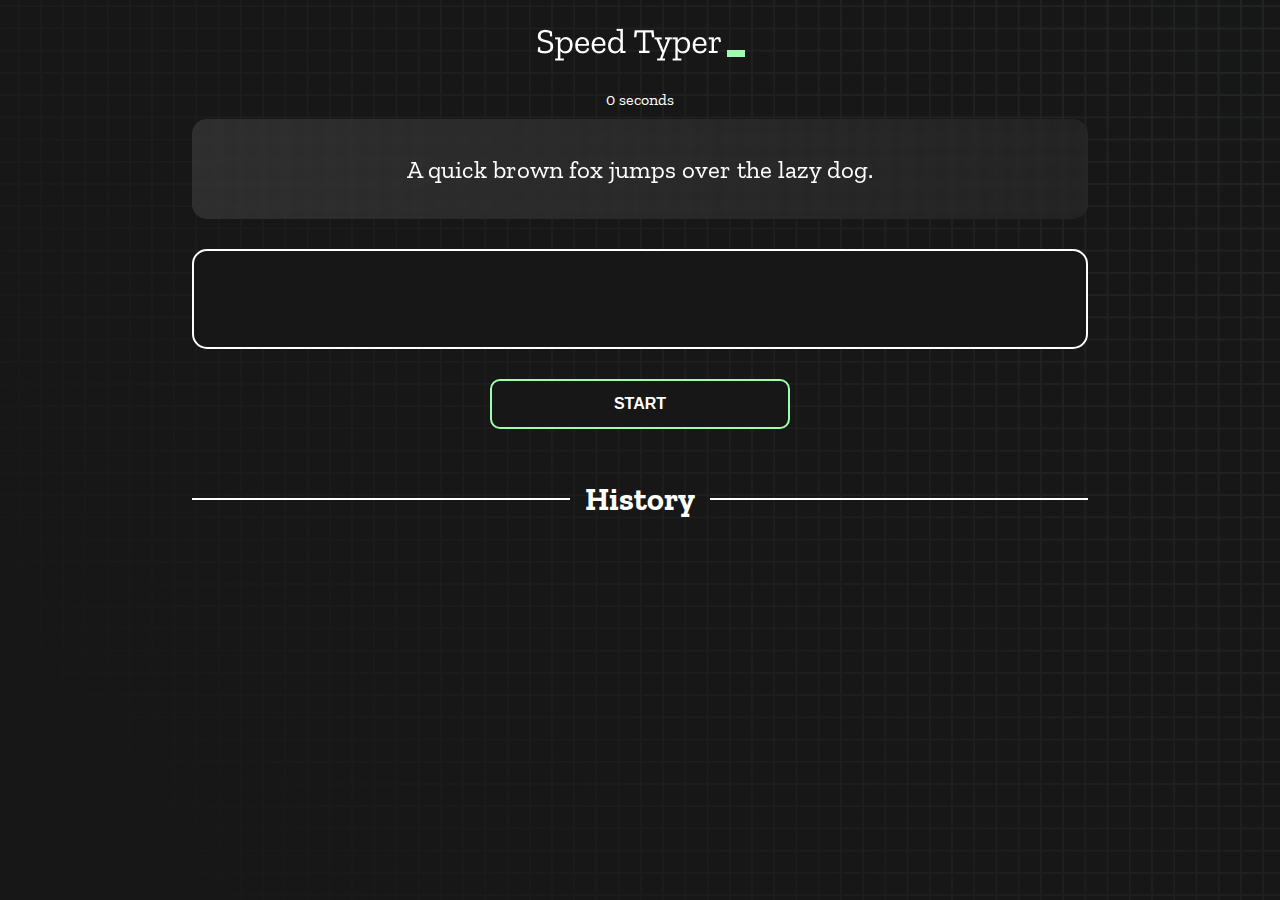
==== index.html @ ff27a9af "Initial commit" ====
<!DOCTYPE html>
<html lang="en">
  <head>
    <meta charset="UTF-8" />
    <meta http-equiv="X-UA-Compatible" content="IE=edge" />
    <meta name="viewport" content="width=device-width, initial-scale=1.0" />
    <title>Speed Monster</title>
    <link rel="stylesheet" href="styles.css" />
    <link rel="preconnect" href="https://fonts.googleapis.com" />
    <link rel="preconnect" href="https://fonts.gstatic.com" crossorigin />
    <link
      href="https://fonts.googleapis.com/css2?family=Zilla+Slab:wght@300;400;500&display=swap"
      rel="stylesheet"
    />
  </head>
  <body>
    <h1 class="title"><img src="./logo.png" /></h1>
    <div id="show-time">0 seconds</div>

    <div class="box-container">
      <div id="question"></div>

      <div id="display" class="inactive"></div>

      <div class="buttons">
        <button id="starts">START</button>
      </div>

      <div class="divider-container">
        <div class="line"></div>
        <h1 class="title2">History</h1>
        <div class="line"></div>
      </div>
      <div id="histories"></div>
    </div>

    <div id="countdown"></div>
    <div id="modal-background" class="hidden"></div>
    <div id="result" class="hidden"></div>

    <script src="./history.js"></script>
    <script src="./script.js"></script>
  </body>
</html>
---- styles.css ----
* {
  padding: 0;
  margin: 0;
  box-sizing: border-box;
}

body {
  background-image: url("./bg.png");
  background-size: cover;
  background-position: left top;
  font-family: "Zilla Slab", serif;
}

.box-container {
  width: 70%;
  margin: 0 auto;
}

#question {
  height: 100px;
  display: flex;
  align-items: center;
  justify-content: center;
  color: white;
  font-size: 25px;
  border-radius: 15px;
  background: rgb(255, 255, 255);
  background: linear-gradient(
    92.49deg,
    rgba(255, 255, 255, 0.1) 0.18%,
    rgba(255, 255, 255, 0.05) 99.85%
  );
  backdrop-filter: blur(5px);
  margin-bottom: 30px;
}

#display {
  height: 100px;
  display: flex;
  flex-wrap: wrap;
  align-items: center;
  padding-left: 5rem;
  color: white;
  font-size: 32px;
  background-color: #171717;
  border: 2px solid #9dffad;
  border-radius: 15px;
}

#countdown {
  position: fixed;
  height: 100vh;
  width: 100vw;
  background-color: rgba(0, 0, 0, 0.8);
  top: 0;
  left: 0;
  display: flex;
  align-items: center;
  justify-content: center;
  font-size: 3rem;
  color: white;
  display: none;
}
#result {
  position: fixed;
  top: 10%; 
  left: 10%;
  transform: translate(-50%, -50%);
  height: 250px;
  width: 400px;
  background-color: #171717;
  border-radius: 15px;
  border: 2px solid #9dffad;
  color: white;
  text-align: center;
  padding: 2rem;
}
#show-time{
  text-align: center;
  color: white;
  margin: 10px 0;
}

.green {
  color: #9dffad;
}
.red {
  color: #eb6565;
}
.bold {
  font-weight: 700;
}
.inactive {
  border: 2px solid white !important;
}
.hidden {
  display: none;
}
.title {
  text-align: center;
  color: white;
  margin: 20px 0;
}

.divider-container {
  height: 80px;
  display: flex;
  justify-content: center;
  align-items: center;
  gap: 15px;
  margin: 0 auto;
}

.line {
  height: 2px;
  background: white;
  width: 100%;
}

.title2 {
  color: white;
  display: block;
}

.buttons {
  display: flex;
  justify-content: center;
  margin: 30px 0;
}
button {
  padding: 10px 20px;
  border: none;
  font-size: 16px;
  font-weight: bold;
  width: 300px;
  height: 50px;
  color: white;
  background-color: #171717;
  border-radius: 10px;
  border: 2px solid #9dffad;
  cursor: pointer;
}

#histories {
  display: flex;
  flex-wrap: wrap;
  justify-content: space-around;
}

.card {
  width: 100%;
  height: 100%;
  padding: 50px;
  display: flex;
  justify-content: space-between;
  align-items: center;
  padding: 20px 30px;
  color: white;
  border-radius: 15px;
  background: rgb(255, 255, 255);
  background: linear-gradient(
    92.49deg,
    rgba(255, 255, 255, 0.1) 0.18%,
    rgba(255, 255, 255, 0.05) 99.85%
  );
  backdrop-filter: blur(5px);
  margin-bottom: 30px;
}

#modal-background {
  background: rgb(255, 255, 255);
  background: linear-gradient(
    92.49deg,
    rgba(255, 255, 255, 0.1) 0.18%,
    rgba(255, 255, 255, 0.05) 99.85%
  );
  backdrop-filter: blur(5px);
  height: 100vh;
  width: 100%;
  position: fixed;
  top: 0;
}

@media only screen and (max-width: 700px) {
  .box-container {
    padding: 0 20px;
    width: 100%;
  }
  .card {
    flex-direction: column;
  }
}
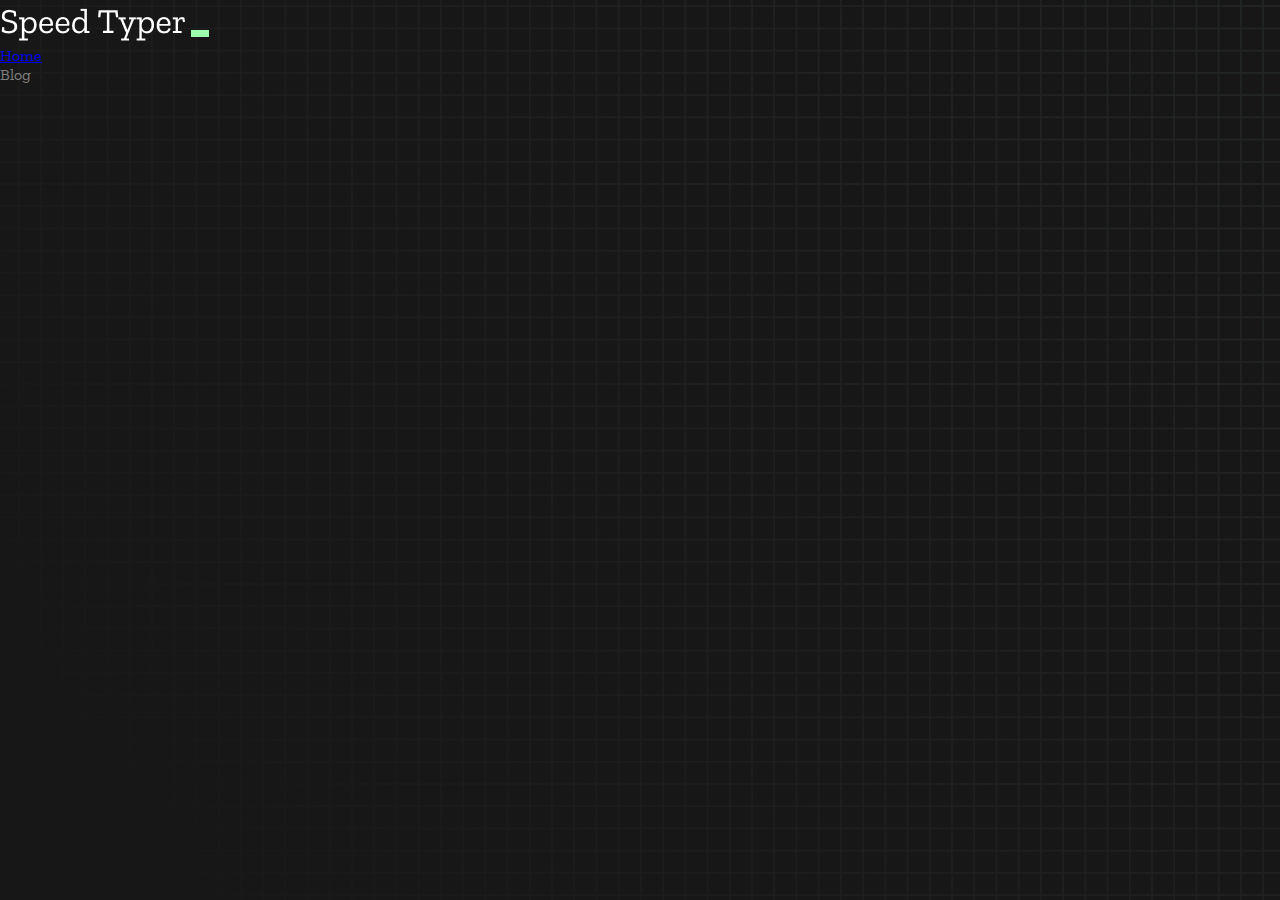
==== commit 45335a2b: "header added" ====
--- a/index.html
+++ b/index.html
@@ -14,30 +14,21 @@
     />
   </head>
   <body>
-    <h1 class="title"><img src="./logo.png" /></h1>
-    <div id="show-time">0 seconds</div>
 
-    <div class="box-container">
-      <div id="question"></div>
+  <!-- HEADER START -->
+  <header id="header">
+    <a href="index.html">
+      <img src="./logo.png" />
+    </a>
 
-      <div id="display" class="inactive"></div>
+    <ul>
+      <li><a href="index.html">Home</a></li>
+      <li><a style="text-decoration: none;  color: gray;" href="blog.html">Blog</a></li>
+    </ul>
+  </header>
+  <!-- HEADER END -->
 
-      <div class="buttons">
-        <button id="starts">START</button>
-      </div>
-
-      <div class="divider-container">
-        <div class="line"></div>
-        <h1 class="title2">History</h1>
-        <div class="line"></div>
-      </div>
-      <div id="histories"></div>
-    </div>
-
-    <div id="countdown"></div>
-    <div id="modal-background" class="hidden"></div>
-    <div id="result" class="hidden"></div>
-
+  
     <script src="./history.js"></script>
     <script src="./script.js"></script>
   </body>
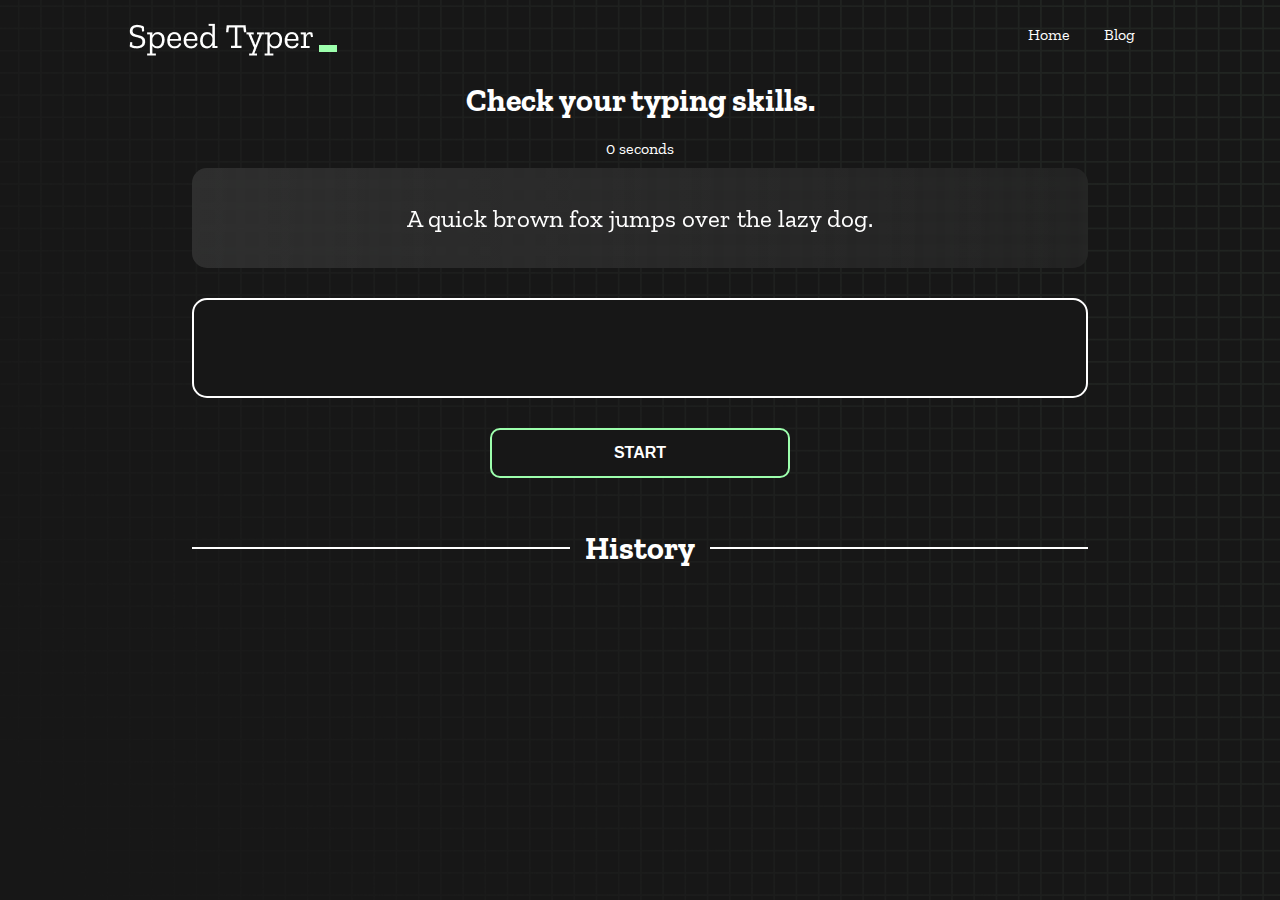
==== commit 524deadb: "header section is added in Blog" ====
--- a/index.html
+++ b/index.html
@@ -4,7 +4,7 @@
     <meta charset="UTF-8" />
     <meta http-equiv="X-UA-Compatible" content="IE=edge" />
     <meta name="viewport" content="width=device-width, initial-scale=1.0" />
-    <title>Speed Monster</title>
+    <title>Speed Typer</title>
     <link rel="stylesheet" href="styles.css" />
     <link rel="preconnect" href="https://fonts.googleapis.com" />
     <link rel="preconnect" href="https://fonts.gstatic.com" crossorigin />
@@ -21,12 +21,41 @@
       <img src="./logo.png" />
     </a>
 
-    <ul>
-      <li><a href="index.html">Home</a></li>
-      <li><a style="text-decoration: none;  color: gray;" href="blog.html">Blog</a></li>
+    <ul class="link">
+      <li><a class="link" href="index.html">Home</a></li>
+      <li><a class="link" href="blog.html">Blog</a></li>
     </ul>
   </header>
   <!-- HEADER END -->
+
+  <!-- MAIN START -->
+  <main>
+    <h1 class="title">Check your typing skills.
+    </h1>
+    <div id="show-time">0 seconds</div>
+  
+    <div class="box-container">
+      <div id="question"></div>
+  
+      <div id="display" class="inactive"></div>
+  
+      <div class="buttons">
+        <button id="starts">START</button>
+      </div>
+  
+      <div class="divider-container">
+        <div class="line"></div>
+        <h1 class="title2">History</h1>
+        <div class="line"></div>
+      </div>
+      <div id="histories"></div>
+    </div>
+  
+    <div id="countdown"></div>
+    <div id="modal-background" class="hidden"></div>
+    <div id="result" class="hidden"></div>
+  </main>
+  <!-- MAIN END -->
 
   
     <script src="./history.js"></script>
--- a/styles.css
+++ b/styles.css
@@ -9,6 +9,34 @@
   background-size: cover;
   background-position: left top;
   font-family: "Zilla Slab", serif;
+}
+
+header{
+  display: flex;
+  flex-wrap: wrap;
+  justify-content: space-between;
+  width: 80%;
+  margin: 15px auto;
+}
+
+header ul {
+  display: flex;
+  list-style: none;
+}
+header ul li {
+  margin: 10px 2px;
+
+}
+
+header ul li a{
+  text-decoration: none;
+  padding: 15px;
+  color: white;
+  font-size: 16px;
+}
+header ul li a:hover{
+  color: gray !important;
+  
 }
 
 .box-container {
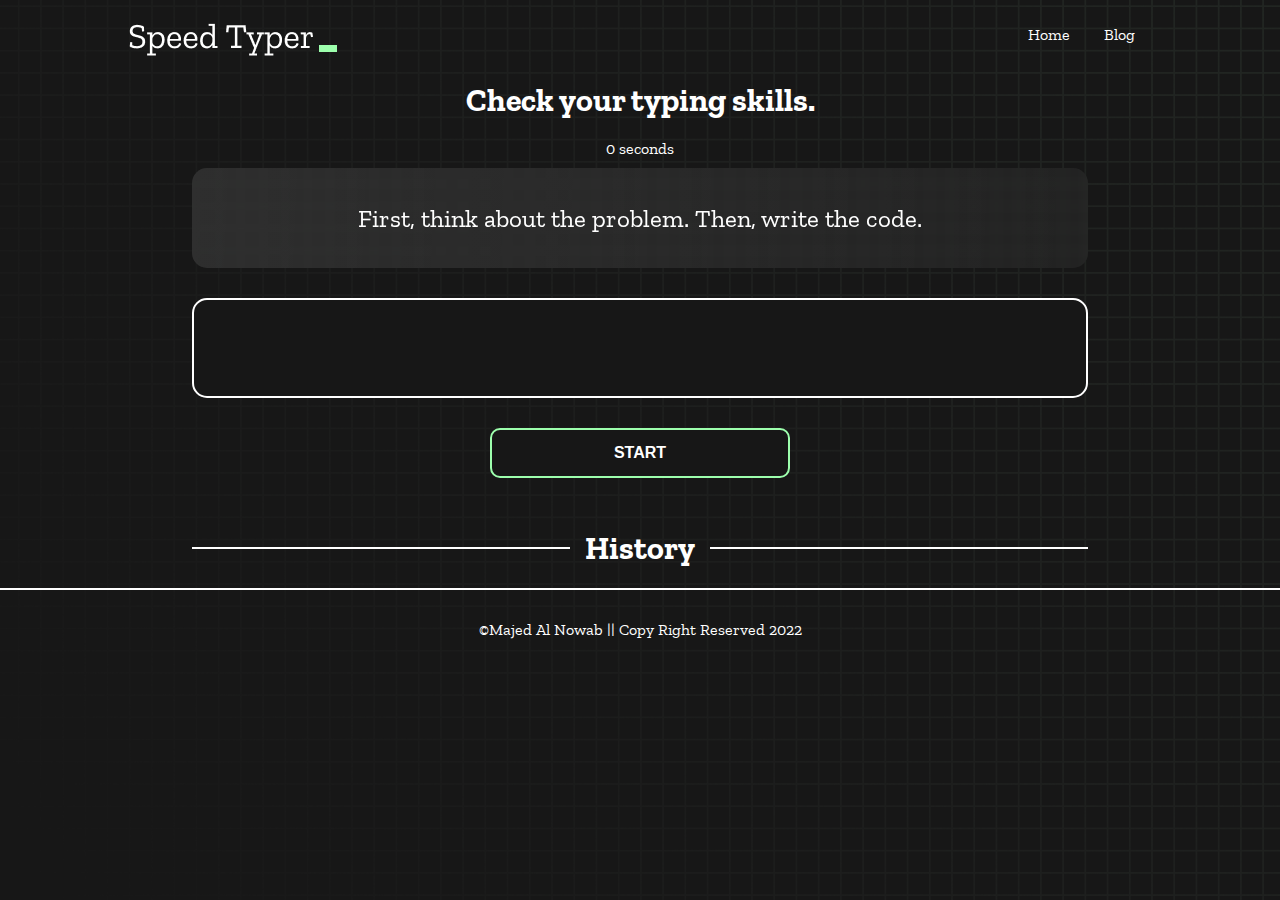
==== commit a77f8f99: "footer section is added in Home" ====
--- a/index.html
+++ b/index.html
@@ -12,6 +12,8 @@
       href="https://fonts.googleapis.com/css2?family=Zilla+Slab:wght@300;400;500&display=swap"
       rel="stylesheet"
     />
+    <!-- FAVOURITE ICON -->
+    <link rel="shortcut icon" href="favicon.png" type="image/x-icon">
   </head>
   <body>
 
@@ -56,7 +58,13 @@
     <div id="result" class="hidden"></div>
   </main>
   <!-- MAIN END -->
-
+  
+  <!-- FOOTER START -->
+  <footer style="padding: 30px 5px;text-align:center; border-top: 2px solid white;">
+    <p style="color: white;">&copy;Majed Al Nowab || Copy Right Reserved 2022
+    </p>
+  </footer>
+  <!-- FOOTER END -->
   
     <script src="./history.js"></script>
     <script src="./script.js"></script>
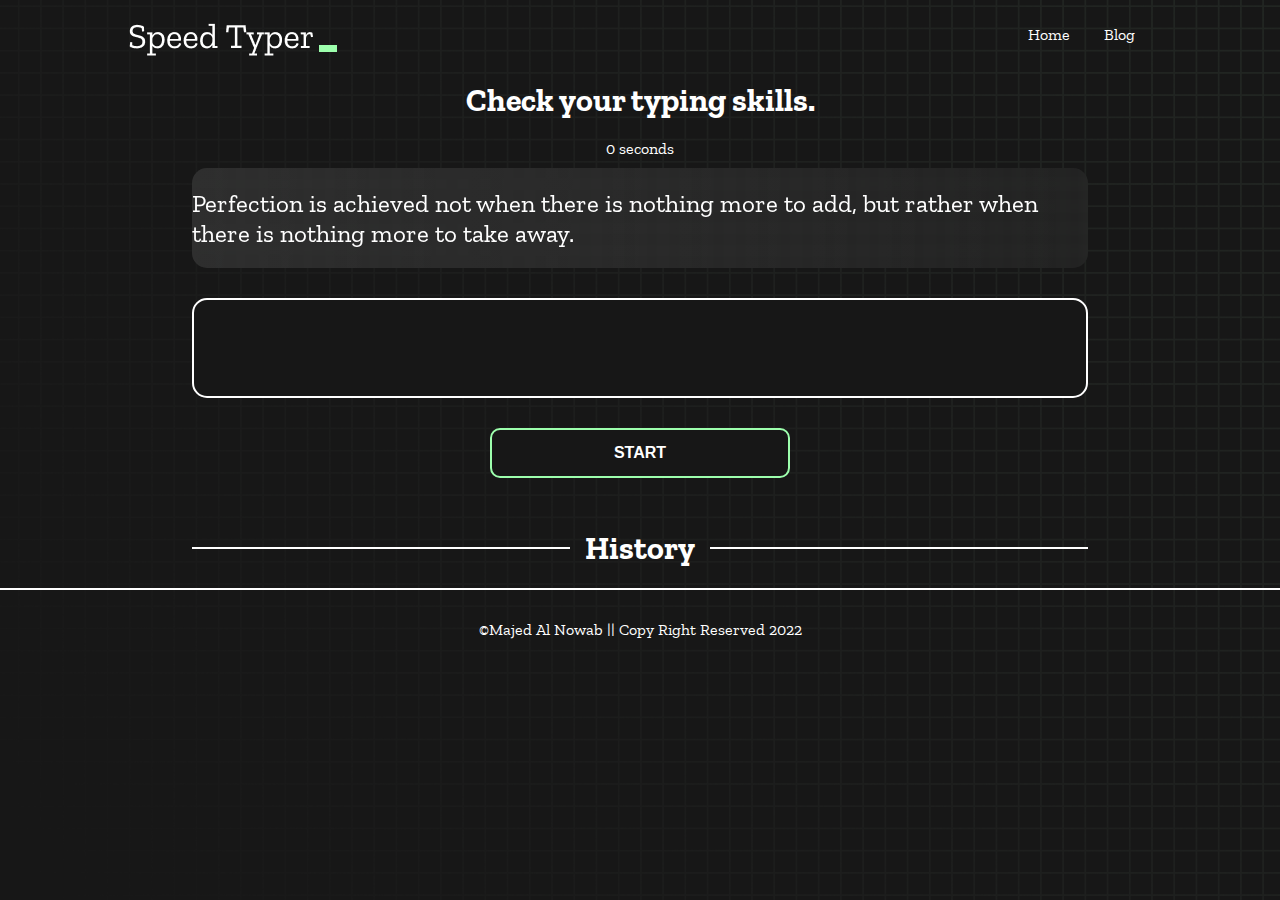
==== commit 3305c11b: "favion is added in Home" ====
--- a/index.html
+++ b/index.html
@@ -12,6 +12,7 @@
       href="https://fonts.googleapis.com/css2?family=Zilla+Slab:wght@300;400;500&display=swap"
       rel="stylesheet"
     />
+
     <!-- FAVOURITE ICON -->
     <link rel="shortcut icon" href="favicon.png" type="image/x-icon">
   </head>
